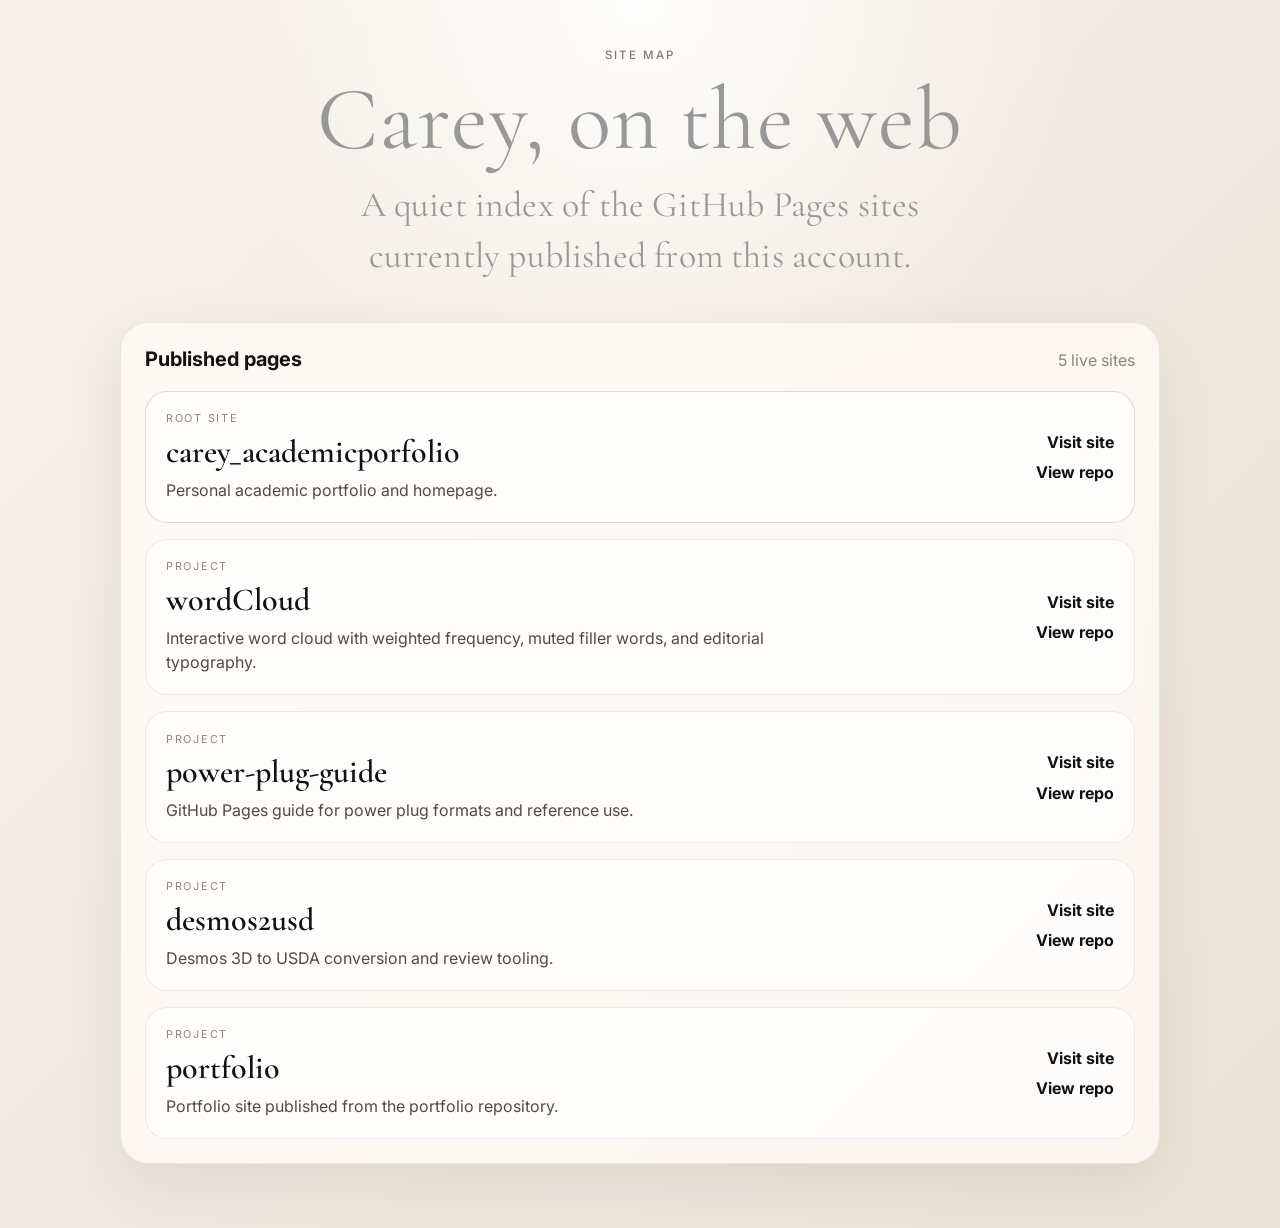
==== index.html @ aefa7ae4 "Add GitHub Pages sitemap homepage" ====
<!DOCTYPE html>
<html lang="en">
  <head>
    <meta charset="UTF-8" />
    <meta name="viewport" content="width=device-width, initial-scale=1.0" />
    <title>Carey, on the web</title>
    <link rel="preconnect" href="https://fonts.googleapis.com" />
    <link rel="preconnect" href="https://fonts.gstatic.com" crossorigin />
    <link
      href="https://fonts.googleapis.com/css2?family=Cormorant+Garamond:wght@300;400;600;700&family=Inter:wght@400;500;700&display=swap"
      rel="stylesheet"
    />
    <link rel="stylesheet" href="styles.css" />
  </head>
  <body>
    <main class="page-shell">
      <section class="hero">
        <p class="eyebrow">Site map</p>
        <h1>Carey, on the web</h1>
        <p class="lede">
          A quiet index of the GitHub Pages sites currently published from this account.
        </p>
      </section>

      <section class="panel" aria-labelledby="published-sites">
        <div class="panel-header">
          <h2 id="published-sites">Published pages</h2>
          <p>5 live sites</p>
        </div>

        <div class="site-list">
          <article class="site-card featured">
            <div>
              <p class="site-kicker">Root site</p>
              <h3>carey_academicporfolio</h3>
              <p class="site-description">
                Personal academic portfolio and homepage.
              </p>
            </div>
            <div class="site-links">
              <a href="https://careylzh.github.io/" target="_blank" rel="noreferrer">Visit site</a>
              <a href="https://github.com/careylzh/carey_academicporfolio" target="_blank" rel="noreferrer">View repo</a>
            </div>
          </article>

          <article class="site-card">
            <div>
              <p class="site-kicker">Project</p>
              <h3>wordCloud</h3>
              <p class="site-description">
                Interactive word cloud with weighted frequency, muted filler words, and editorial typography.
              </p>
            </div>
            <div class="site-links">
              <a href="https://careylzh.github.io/wordCloud/" target="_blank" rel="noreferrer">Visit site</a>
              <a href="https://github.com/careylzh/wordCloud" target="_blank" rel="noreferrer">View repo</a>
            </div>
          </article>

          <article class="site-card">
            <div>
              <p class="site-kicker">Project</p>
              <h3>power-plug-guide</h3>
              <p class="site-description">
                GitHub Pages guide for power plug formats and reference use.
              </p>
            </div>
            <div class="site-links">
              <a href="https://careylzh.github.io/power-plug-guide/" target="_blank" rel="noreferrer">Visit site</a>
              <a href="https://github.com/careylzh/power-plug-guide" target="_blank" rel="noreferrer">View repo</a>
            </div>
          </article>

          <article class="site-card">
            <div>
              <p class="site-kicker">Project</p>
              <h3>desmos2usd</h3>
              <p class="site-description">
                Desmos 3D to USDA conversion and review tooling.
              </p>
            </div>
            <div class="site-links">
              <a href="https://careylzh.github.io/desmos2usd/" target="_blank" rel="noreferrer">Visit site</a>
              <a href="https://github.com/careylzh/desmos2usd" target="_blank" rel="noreferrer">View repo</a>
            </div>
          </article>

          <article class="site-card">
            <div>
              <p class="site-kicker">Project</p>
              <h3>portfolio</h3>
              <p class="site-description">
                Portfolio site published from the portfolio repository.
              </p>
            </div>
            <div class="site-links">
              <a href="https://careylzh.github.io/portfolio/" target="_blank" rel="noreferrer">Visit site</a>
              <a href="https://github.com/careylzh/portfolio" target="_blank" rel="noreferrer">View repo</a>
            </div>
          </article>
        </div>
      </section>
    </main>
  </body>
</html>
---- styles.css ----
:root {
  --bg: #f5efe6;
  --panel: rgba(255, 252, 247, 0.76);
  --border: rgba(17, 17, 17, 0.08);
  --text: #111111;
  --muted: #8d867f;
  --soft-text: #989898;
  --shadow: 0 20px 60px rgba(17, 17, 17, 0.08);
  --sans: "Inter", "Helvetica Neue", Arial, sans-serif;
  --serif: "Cormorant Garamond", "EB Garamond", "Libre Baskerville", serif;
}

* {
  box-sizing: border-box;
}

body {
  margin: 0;
  min-height: 100vh;
  font-family: var(--sans);
  background:
    radial-gradient(circle at top, rgba(255, 255, 255, 0.92), transparent 32%),
    linear-gradient(135deg, #f7f2ea 0%, #ebe2d5 100%);
  color: var(--text);
}

.page-shell {
  width: min(1040px, calc(100vw - 2rem));
  margin: 0 auto;
  padding: 3rem 0 4rem;
}

.hero {
  text-align: center;
  margin-bottom: 2.5rem;
}

.eyebrow {
  margin: 0 0 0.8rem;
  letter-spacing: 0.18em;
  text-transform: uppercase;
  font-size: 0.72rem;
  color: #7f7a75;
  font-weight: 500;
}

.hero h1 {
  margin: 0;
  font-family: var(--serif);
  font-size: clamp(3rem, 7vw, 5.8rem);
  font-weight: 400;
  line-height: 1;
  letter-spacing: 0.01em;
  color: var(--soft-text);
}

.lede {
  width: min(38rem, 100%);
  margin: 1rem auto 0;
  font-family: var(--serif);
  font-size: clamp(1.4rem, 2.8vw, 2.4rem);
  font-weight: 400;
  line-height: 1.42;
  letter-spacing: 0.005em;
  color: var(--soft-text);
}

.panel {
  background: var(--panel);
  backdrop-filter: blur(12px);
  border: 1px solid var(--border);
  border-radius: 28px;
  box-shadow: var(--shadow);
  padding: 1.5rem;
}

.panel-header {
  display: flex;
  justify-content: space-between;
  gap: 1rem;
  align-items: baseline;
  margin-bottom: 1.25rem;
}

.panel-header h2 {
  margin: 0;
  font-size: 1.25rem;
}

.panel-header p {
  margin: 0;
  color: var(--muted);
}

.site-list {
  display: grid;
  gap: 1rem;
}

.site-card {
  display: flex;
  justify-content: space-between;
  gap: 1.25rem;
  padding: 1.2rem 1.25rem;
  border-radius: 22px;
  border: 1px solid rgba(17, 17, 17, 0.08);
  background: rgba(255, 255, 255, 0.7);
}

.site-card.featured {
  border-color: rgba(17, 17, 17, 0.14);
}

.site-kicker {
  margin: 0 0 0.4rem;
  text-transform: uppercase;
  letter-spacing: 0.16em;
  font-size: 0.68rem;
  color: var(--muted);
}

.site-card h3 {
  margin: 0;
  font-family: var(--serif);
  font-size: 2rem;
  font-weight: 600;
}

.site-description {
  margin: 0.45rem 0 0;
  max-width: 40rem;
  color: #4e4a46;
  line-height: 1.55;
}

.site-links {
  display: flex;
  flex-direction: column;
  align-items: flex-end;
  justify-content: center;
  gap: 0.65rem;
  min-width: 10rem;
}

.site-links a {
  color: #111111;
  text-decoration: none;
  font-weight: 700;
}

.site-links a:hover {
  color: #5a534d;
}

@media (max-width: 720px) {
  .page-shell {
    width: min(100vw - 1rem, 1040px);
    padding-top: 1.5rem;
  }

  .panel-header,
  .site-card {
    flex-direction: column;
  }

  .site-links {
    align-items: flex-start;
    min-width: auto;
  }
}
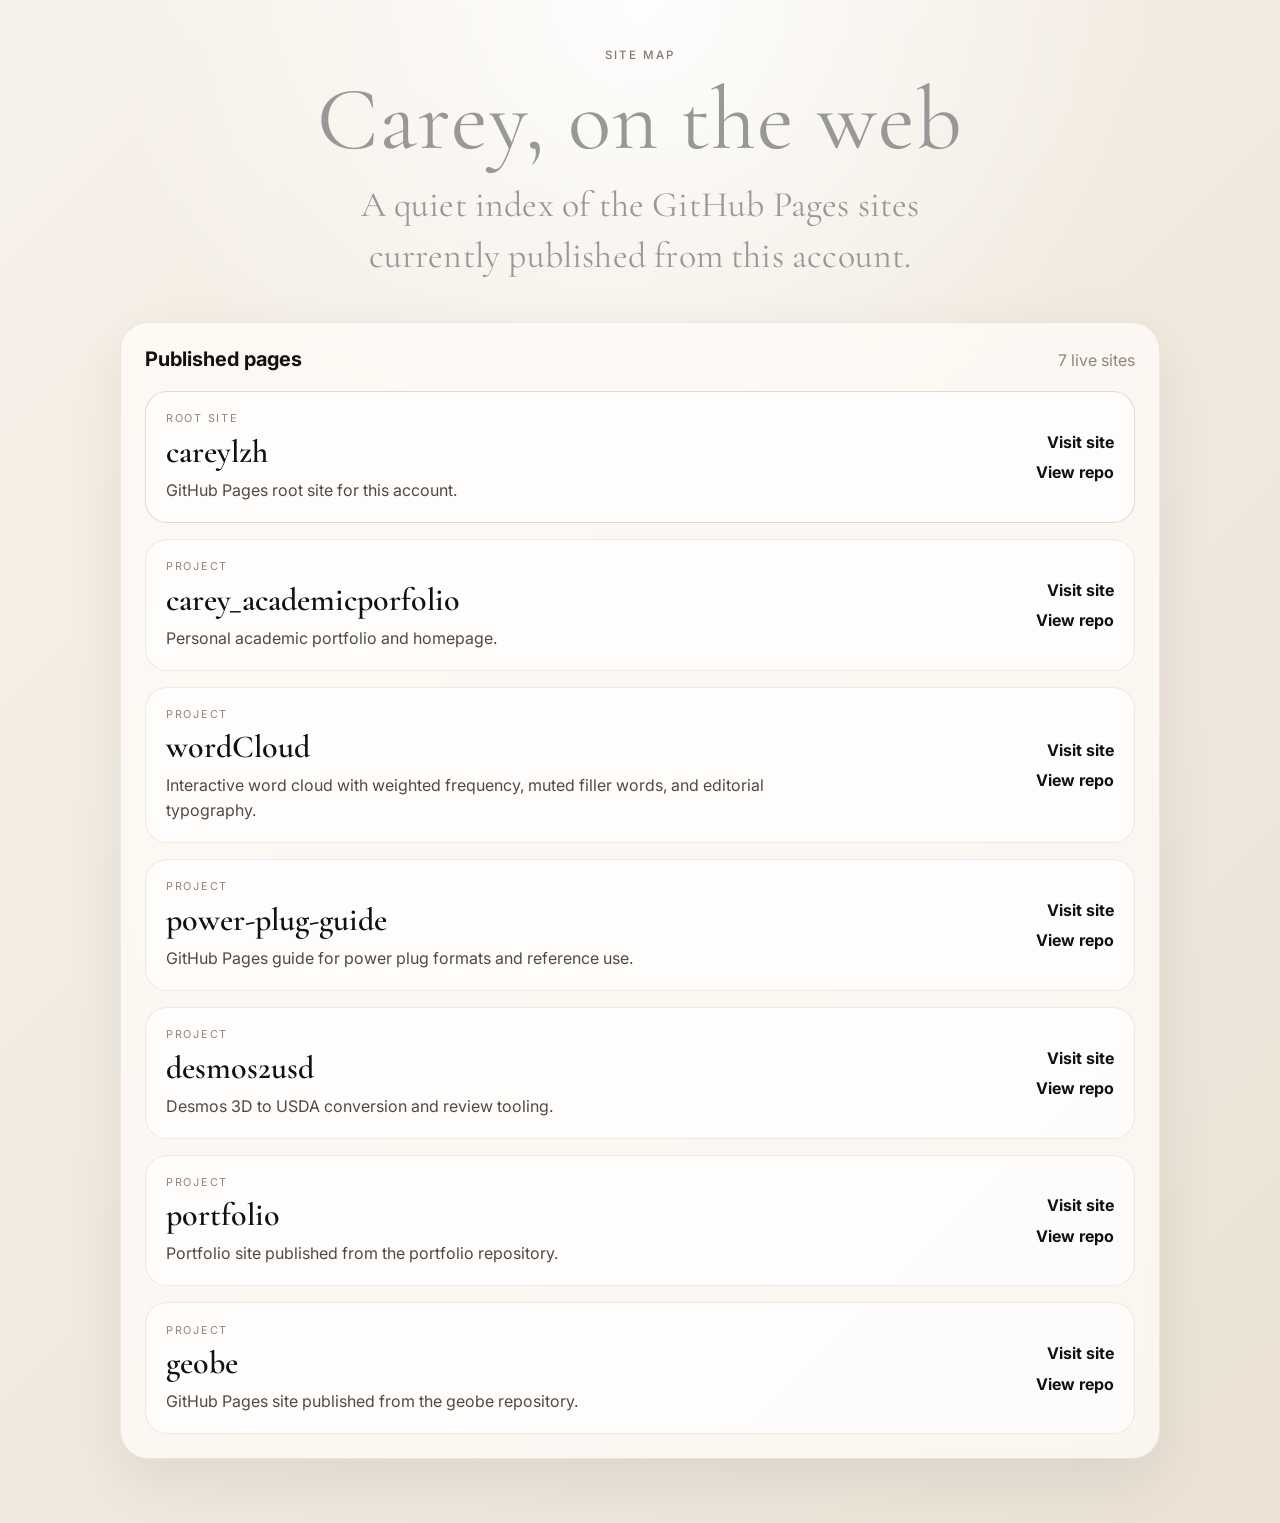
==== commit 21e1258e: "Update sitemap with current GitHub Pages sites" ====
--- a/index.html
+++ b/index.html
@@ -25,20 +25,34 @@
       <section class="panel" aria-labelledby="published-sites">
         <div class="panel-header">
           <h2 id="published-sites">Published pages</h2>
-          <p>5 live sites</p>
+          <p>7 live sites</p>
         </div>
 
         <div class="site-list">
           <article class="site-card featured">
             <div>
               <p class="site-kicker">Root site</p>
+              <h3>careylzh</h3>
+              <p class="site-description">
+                GitHub Pages root site for this account.
+              </p>
+            </div>
+            <div class="site-links">
+              <a href="https://careylzh.github.io/" target="_blank" rel="noreferrer">Visit site</a>
+              <a href="https://github.com/careylzh/careylzh" target="_blank" rel="noreferrer">View repo</a>
+            </div>
+          </article>
+
+          <article class="site-card">
+            <div>
+              <p class="site-kicker">Project</p>
               <h3>carey_academicporfolio</h3>
               <p class="site-description">
                 Personal academic portfolio and homepage.
               </p>
             </div>
             <div class="site-links">
-              <a href="https://careylzh.github.io/" target="_blank" rel="noreferrer">Visit site</a>
+              <a href="https://careylzh.github.io/carey_academicporfolio/" target="_blank" rel="noreferrer">Visit site</a>
               <a href="https://github.com/careylzh/carey_academicporfolio" target="_blank" rel="noreferrer">View repo</a>
             </div>
           </article>
@@ -98,6 +112,20 @@
               <a href="https://github.com/careylzh/portfolio" target="_blank" rel="noreferrer">View repo</a>
             </div>
           </article>
+
+          <article class="site-card">
+            <div>
+              <p class="site-kicker">Project</p>
+              <h3>geobe</h3>
+              <p class="site-description">
+                GitHub Pages site published from the geobe repository.
+              </p>
+            </div>
+            <div class="site-links">
+              <a href="https://careylzh.github.io/geobe/" target="_blank" rel="noreferrer">Visit site</a>
+              <a href="https://github.com/careylzh/geobe" target="_blank" rel="noreferrer">View repo</a>
+            </div>
+          </article>
         </div>
       </section>
     </main>
